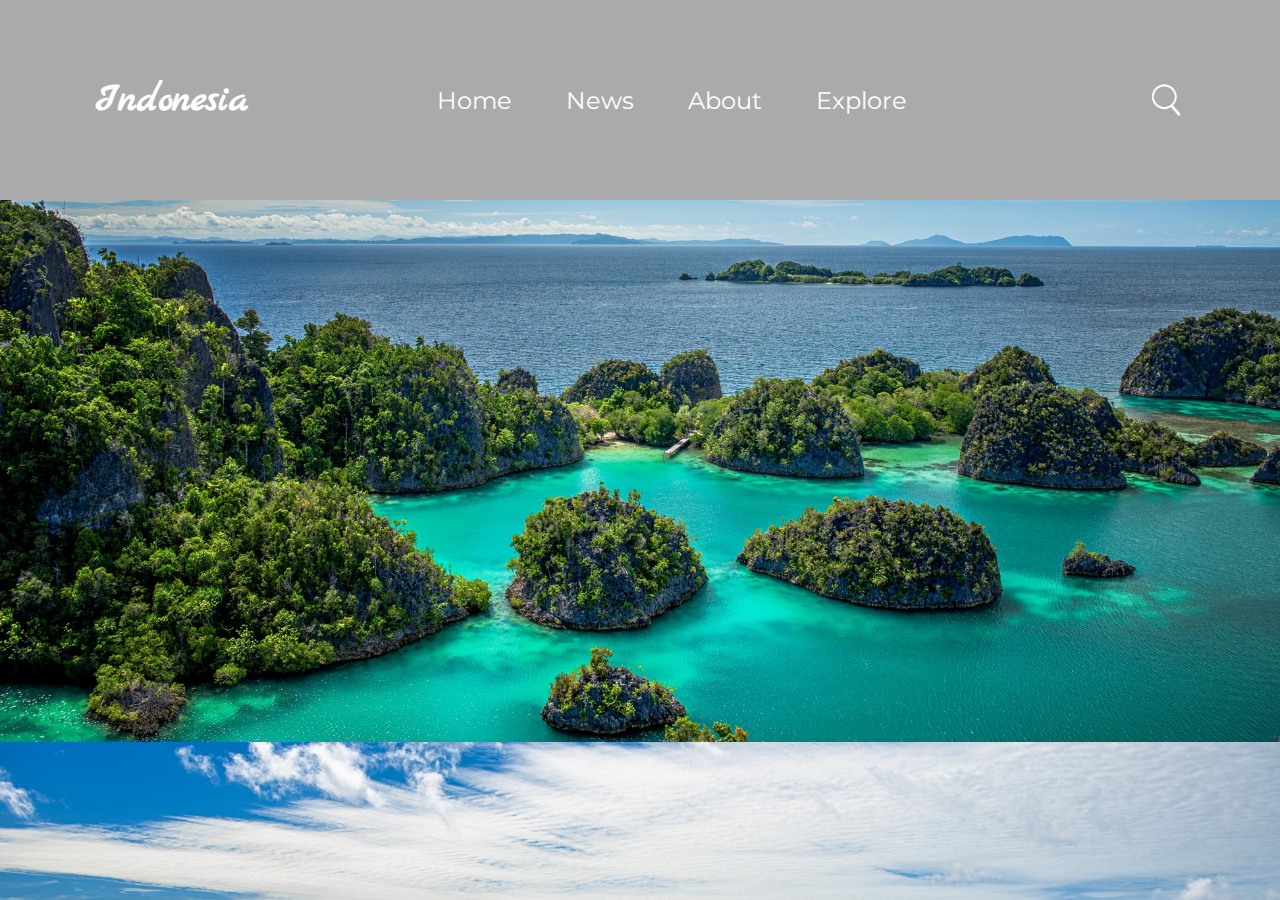
==== index.html @ 2babbfc2 "++" ====
<!DOCTYPE html>
<html lang="en">
<head>
	<meta charset="UTF-8">
	<meta name="viewport" content="width=device-width, initial-scale=1.0">
	<link rel="stylesheet" type="text/css" href="style.css">
	<link rel="preconnect" href="https://fonts.googleapis.com">
	<link rel="preconnect" href="https://fonts.gstatic.com" crossorigin>
	<link href="https://fonts.googleapis.com/css2?family=Anton&family=Marck+Script&family=MonteCarlo&family=Montserrat&display=swap" rel="stylesheet">
	<title>Document</title>
</head>
<body>
	<header>
		<h1>Indonesia</h1>
		<nav>
			<a href=""><li>Home</li></a>
			<a href=""><li>News</li></a>
			<a href=""><li>About</li></a>
			<a href=""><li>Explore</li></a>
		</nav>
		<a href="#"><img src="./img/Searchpng.png" alt="search" width="40px" height="40px"></a>
	</header>
	<main>

	</main>
	<footer>
		
	</footer>
</body>
</html>
---- style.css ----
body{
	margin: 0; 
	min-width: 320px; 
	background-image: url(img/Piaynemo-West-Papua.jpg);
	background-size: cover;
}
header h1{
	font-family: 'Marck Script', cursive;
	color: #fff;
	font-size: 40px;
}
header{
	display: inline-flex;
	width: 100%;
	height: 200px;
	background-color: #aaa;
	justify-content: space-around;
	align-items: center;
}
header a{
	display: flex;
	align-self: center;
}
nav a{
	font-family: 'Montserrat', sans-serif;
	font-size: 24px;
	text-decoration: none;
	color: #fff;
	list-style-type: none;
	display: inline-flex;
	height: 90px;
	margin-right: 50px;
	align-items: center;
}
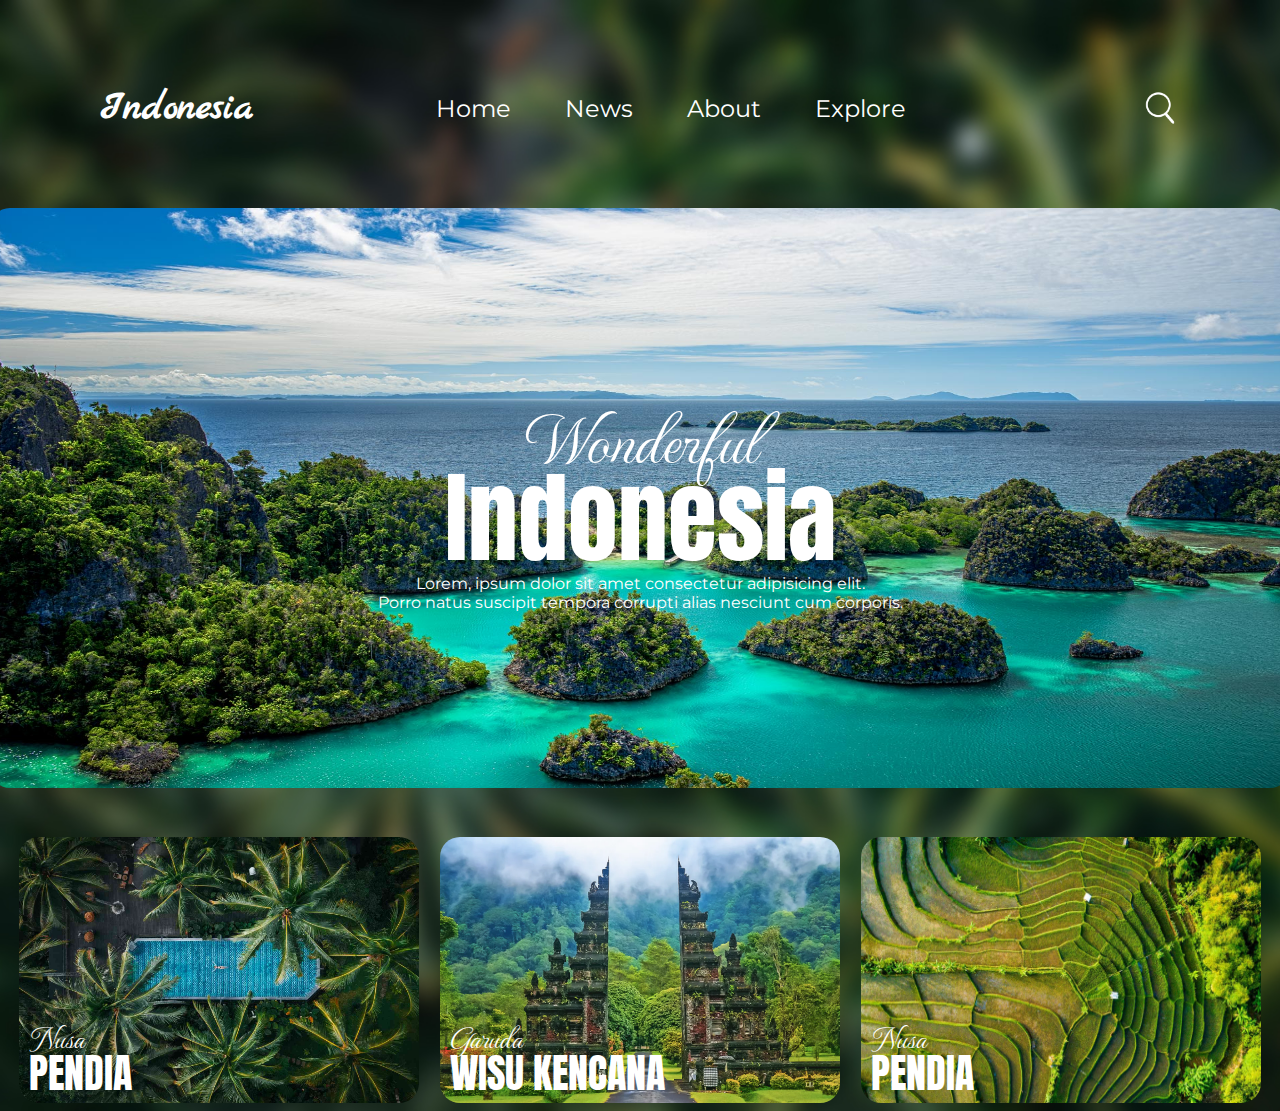
==== commit c8ec9abe: "++" ====
--- a/index.html
+++ b/index.html
@@ -21,7 +21,37 @@
 		<a href="#"><img src="./img/Searchpng.png" alt="search" width="40px" height="40px"></a>
 	</header>
 	<main>
-
+		<div class="hero">
+			<img src="img/Piaynemo-West-Papua.jpg">
+			<div class="hero_text">
+			<p class="hero1">Wonderful</p>
+			<p class="hero2">Indonesia</p>
+			<p class="hero3" align="center">Lorem, ipsum dolor sit amet consectetur adipisicing elit. <br />Porro natus suscipit tempora corrupti alias nesciunt cum corporis.</p>
+			</div>
+		</div>
+		<div class="content">
+			<div class="block">
+				<img src="img/2.jpg">
+				<div class="b_text">
+					<p id="title">Nusa</p>
+					<p id="sub">pendia</p>
+				</div>
+			</div>
+			<div class="block">
+				<img src="img/bali-jack.webp">
+				<div class="b_text">
+					<p id="title">Garuda</p>
+					<p id="sub">wisu kencana</p>
+				</div>
+			</div>
+			<div class="block">
+				<img src="img/travel-guide-indonesia-rice-field-terrace-bandung-java-shutterstock_1135310153_e823bd4d05.jpeg">
+				<div class="b_text">
+					<p id="title">Nusa</p>
+					<p id="sub">pendia</p>
+				</div>
+			</div>
+		</div>
 	</main>
 	<footer>
 		
--- a/style.css
+++ b/style.css
@@ -1,7 +1,6 @@
 body{
-	margin: 0; 
 	min-width: 320px; 
-	background-image: url(img/Piaynemo-West-Papua.jpg);
+	background-image: url(img/best-indones_blur.jpg);
 	background-size: cover;
 }
 header h1{
@@ -10,12 +9,15 @@
 	font-size: 40px;
 }
 header{
-	display: inline-flex;
+	display: flex;
+	max-width: 1600px;
 	width: 100%;
 	height: 200px;
-	background-color: #aaa;
+	margin: 0 auto;
+/*	background-color: #aaa;*/
 	justify-content: space-around;
 	align-items: center;
+
 }
 header a{
 	display: flex;
@@ -31,4 +33,85 @@
 	height: 90px;
 	margin-right: 50px;
 	align-items: center;
+}
+.hero{
+	display: flex;
+	justify-content: center;
+	width: 1200px;
+	margin: 0 auto;
+	margin-bottom: 50px;
+}
+.hero img{
+	display: block;
+	width: 1300px;
+	height: 580px;
+	position: absolute;
+	z-index: 1;
+	border-radius: 20px;
+}
+.hero_text{
+	max-width: 1000px;
+	height: 579px;
+	display: flex;
+	align-items: center;
+	justify-content: center;
+	flex-direction: column;
+	position: relative;
+	z-index: 2;
+	color: #fff;
+
+}
+.hero1{
+font-family: 'MonteCarlo', cursive;
+font-size: 70px;
+line-height: 0px;
+
+}
+.hero2{
+	margin: 10px 0 40px 0;
+	font-family: 'Anton', sans-serif;
+	font-size: 100px;
+	line-height: 0px;
+}
+.hero3{
+	font-family: 'Montserrat', sans-serif;
+}
+.content{
+	max-width: 1400px;
+	margin: 0 auto;
+display: flex;
+justify-content: space-around;
+}
+.block{
+	width: 400px;
+	height: 266px;
+}
+.block img{
+	width: 400px;
+	height: 266px;
+	border-radius: 20px;
+	position: absolute;
+	z-index: 1;
+}
+.b_text{
+	height: 266px;
+	position: relative;
+	z-index: 2;
+	color: #fff;
+	display: flex;
+	justify-content: flex-end;
+	flex-direction: column;
+}
+#title{
+	font-family: 'MonteCarlo', cursive;
+	font-size: 30px;
+	line-height: 0px;
+	margin-left: 10px;
+}
+#sub{
+	font-family: 'Anton', sans-serif;
+	text-transform: uppercase;
+	font-size: 40px;
+	line-height: 0px;
+	margin: 5px 0 30px 10px;
 }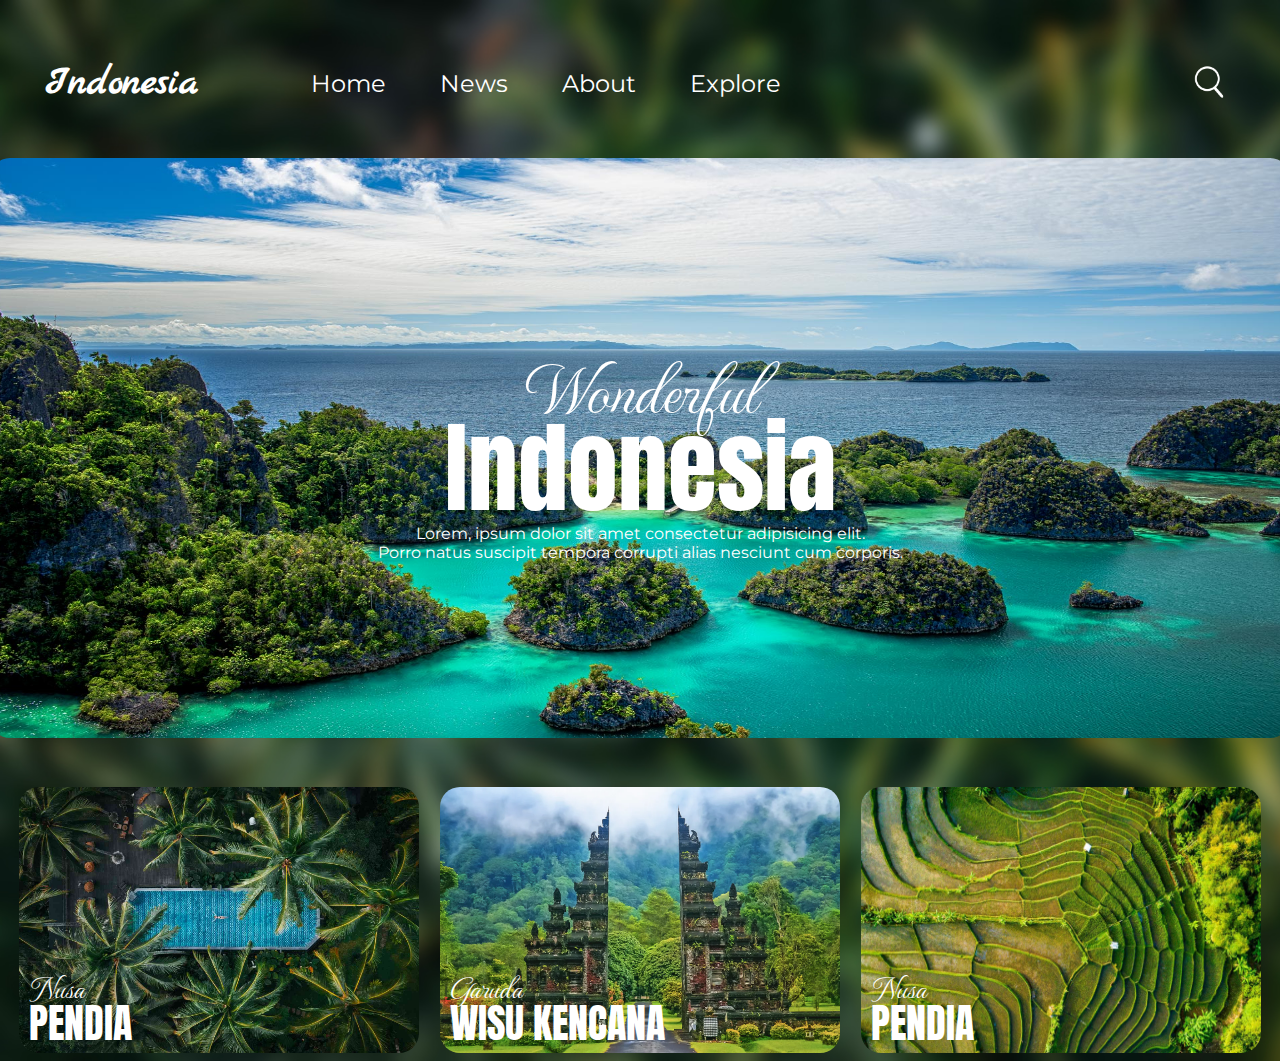
==== commit ca1d76f0: "++" ====
--- a/index.html
+++ b/index.html
@@ -12,13 +12,16 @@
 <body>
 	<header>
 		<h1>Indonesia</h1>
-		<nav>
-			<a href=""><li>Home</li></a>
-			<a href=""><li>News</li></a>
-			<a href=""><li>About</li></a>
-			<a href=""><li>Explore</li></a>
+		<nav class="nav">
+			<ul>
+				<li><a href="">Home</a></li>
+				<li><a href="">News</a></li>
+				<li><a href="">About</a></li>
+				<li><a href="">Explore</a></li>
+			</ul>
 		</nav>
-		<a href="#"><img src="./img/Searchpng.png" alt="search" width="40px" height="40px"></a>
+		<input type="text" id="searching">
+		<button class="searching_b" onclick="Visible()"><img src="./img/Searchpng.png" alt="search" width="40px" height="40px"></button>
 	</header>
 	<main>
 		<div class="hero">
@@ -56,5 +59,23 @@
 	<footer>
 		
 	</footer>
+<!-- 	<script>
+		function Visible() {
+			document.getElementById("searching").style.visibility = "visible";
+		}
+	</script> -->
+	<script>
+		var visibility = false;
+		function Visible() {  
+			if(!visibility){
+				document.getElementById("searching").style.visibility = "visible";
+				visibility = true;
+			}
+			else{
+				document.getElementById("searching").style.visibility = "hidden";
+				visibility = false;
+			}
+		}
+	</script>
 </body>
 </html>--- a/style.css
+++ b/style.css
@@ -10,9 +10,9 @@
 }
 header{
 	display: flex;
-	max-width: 1600px;
+	max-width: 1400px;
 	width: 100%;
-	height: 200px;
+	height: 150px;
 	margin: 0 auto;
 /*	background-color: #aaa;*/
 	justify-content: space-around;
@@ -23,7 +23,11 @@
 	display: flex;
 	align-self: center;
 }
-nav a{
+.nav li{
+	list-style-type: none;
+	display: inline-flex;
+}
+.nav a{
 	font-family: 'Montserrat', sans-serif;
 	font-size: 24px;
 	text-decoration: none;
@@ -34,6 +38,27 @@
 	margin-right: 50px;
 	align-items: center;
 }
+nav a:hover{
+	scale: 1.2;
+	transition: all .3s linear;
+}
+#searching{
+	font-family: 'Montserrat', sans-serif;
+	font-size: 22px;
+	width: 200px;
+	height: 30px;
+	background: rgba(255, 255, 255, 0.5);
+	border-radius: 20px;
+	border:1px #3B6321 solid;
+	accent-color: #3B6321;
+	visibility: hidden;
+}
+.searching_b{
+	cursor: pointer;
+	border: none;
+	background:none;
+}
+
 .hero{
 	display: flex;
 	justify-content: center;
@@ -77,14 +102,19 @@
 	font-family: 'Montserrat', sans-serif;
 }
 .content{
-	max-width: 1400px;
+	max-width: 1350px;
 	margin: 0 auto;
-display: flex;
-justify-content: space-around;
+	display: flex;
+	justify-content: space-around;
 }
 .block{
 	width: 400px;
 	height: 266px;
+}
+.block:hover{
+/*	cursor: pointer;*/
+	scale: 1.1;
+	transition: all .2s linear;
 }
 .block img{
 	width: 400px;
